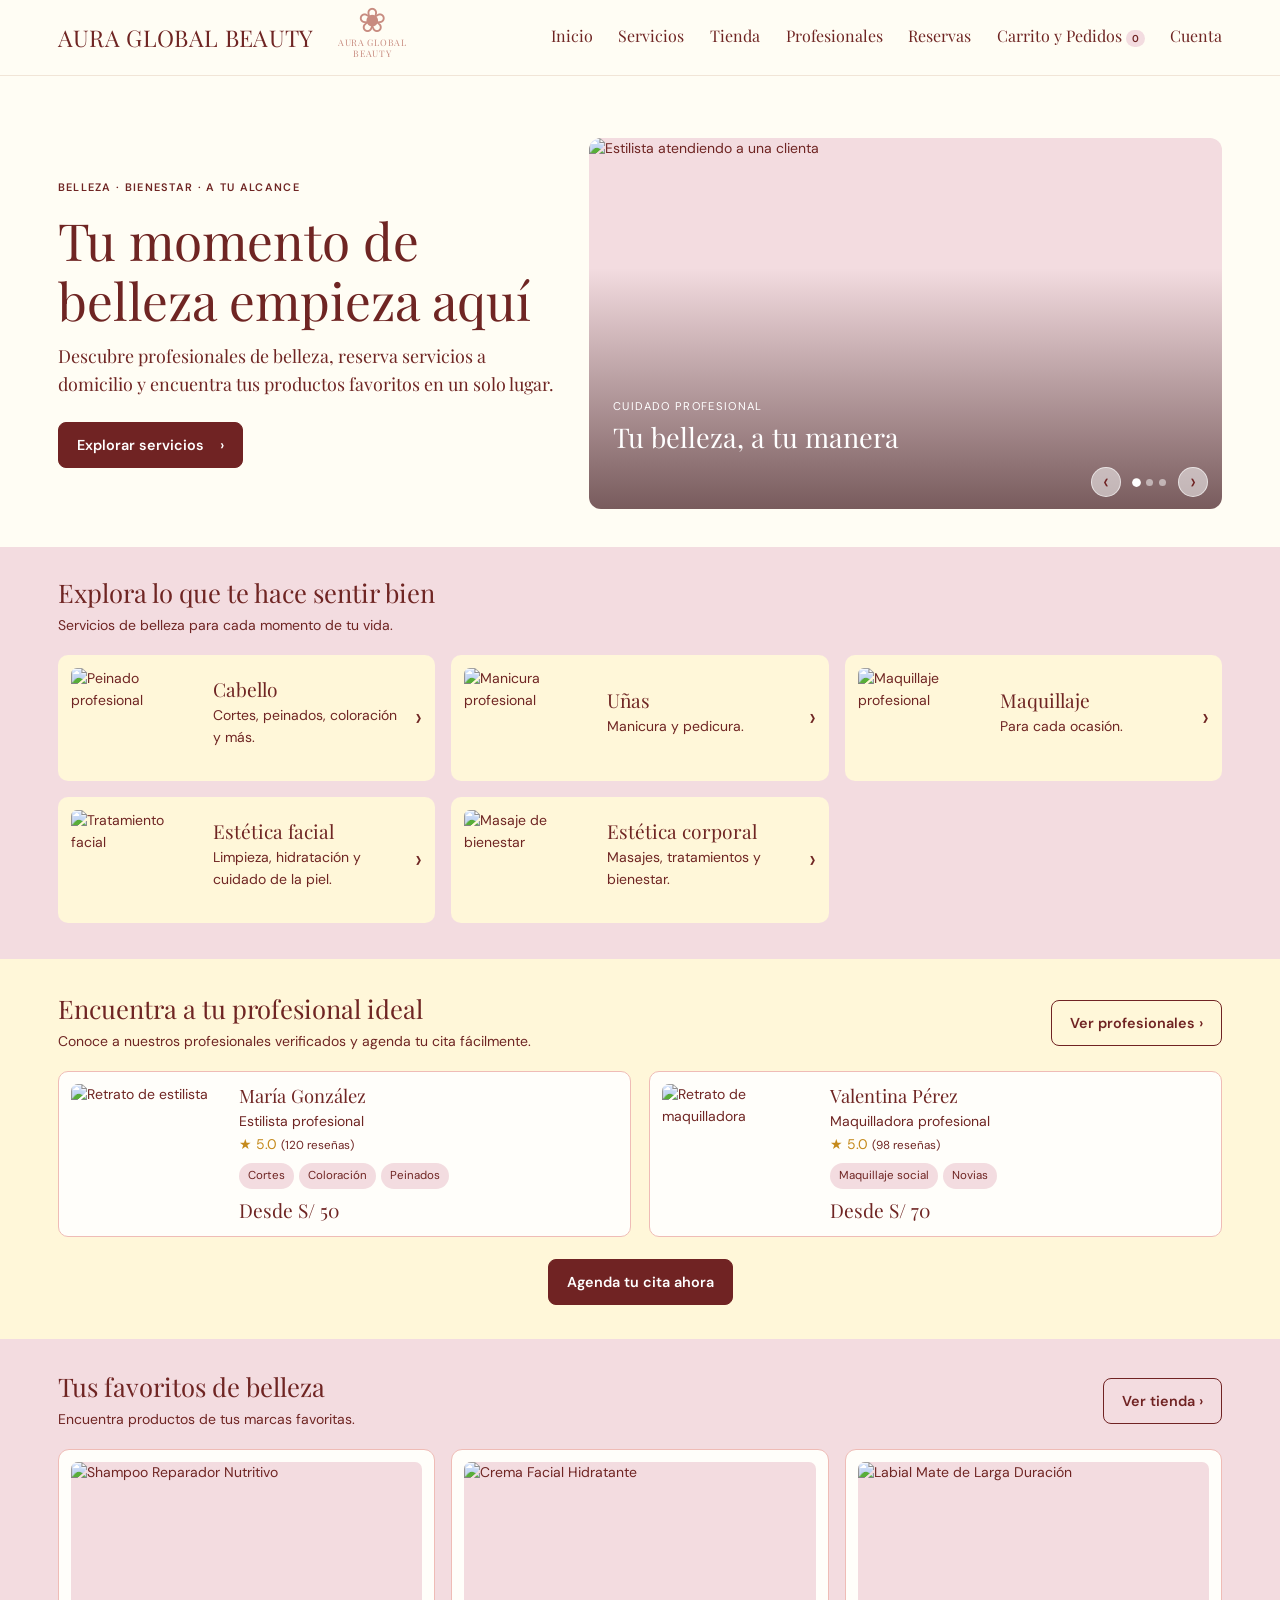
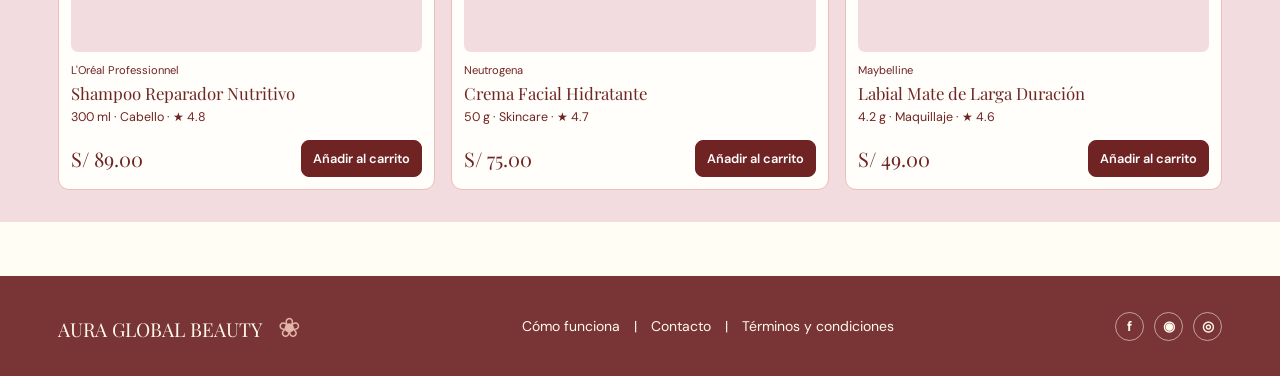
==== index.html @ b89551f7 "Areglo de estilos" ====
<!DOCTYPE html>
<html lang="es">
<head>
  <meta charset="UTF-8">
  <meta name="viewport" content="width=device-width, initial-scale=1.0">
  <meta name="description" content="Aura Global Beauty: servicios de belleza, profesionales, reservas y productos de cuidado personal.">
  <title>Aura Global Beauty</title>
  <link rel="preconnect" href="https://fonts.googleapis.com">
  <link rel="preconnect" href="https://fonts.gstatic.com" crossorigin>
  <link href="https://fonts.googleapis.com/css2?family=DM+Sans:wght@400;500;600;700&family=Playfair+Display:wght@400;500;600&display=swap" rel="stylesheet">
  <link rel="stylesheet" href="css/styles.css">
</head>
<body>
  <header class="site-header">
    <a class="brand" href="#inicio" aria-label="Aura Global Beauty, inicio">
      <span class="brand-name">AURA GLOBAL BEAUTY</span>
      <span class="brand-mark" aria-hidden="true">❀<p class="brand-description">AURA GLOBAL<br>BEAUTY</p></span>
    </a>
    <button class="menu-toggle" id="menuToggle" aria-label="Abrir menú" aria-expanded="false">☰</button>
    <nav class="main-nav" id="mainNav" aria-label="Navegación principal">
      <a href="#inicio">Inicio</a><a href="#servicios">Servicios</a><a href="#tienda">Tienda</a>
      <a href="#profesionales">Profesionales</a><a href="#reservas">Reservas</a>
      <a href="#carrito">Carrito y Pedidos <span class="cart-count" id="cartCount">0</span></a>
      <a href="#cuenta">Cuenta</a>
    </nav>
  </header>

  <main>
    <section class="page-section active" id="inicio" aria-labelledby="homeTitle">
      <div class="hero">
        <div class="hero-copy">
          <p class="eyebrow">BELLEZA · BIENESTAR · A TU ALCANCE</p>
          <h1 id="homeTitle">Tu momento de belleza empieza aquí</h1>
          <p>Descubre profesionales de belleza, reserva servicios a domicilio y encuentra tus productos favoritos en un solo lugar.</p>
          <a class="button button-primary" href="#servicios">Explorar servicios <span aria-hidden="true">›</span></a>
        </div>
        <div class="hero-slider" aria-label="Promociones de belleza">
          <img id="heroImage" src="https://images.unsplash.com/photo-1560066984-138dadb4c035?auto=format&fit=crop&w=1200&q=85" alt="Estilista profesional atendiendo a una clienta">
          <div class="slider-shade"></div>
          <div class="slider-caption"><span id="slideEyebrow">CUIDADO PROFESIONAL</span><strong id="slideTitle">Tu belleza, a tu manera</strong></div>
          <div class="slider-controls">
            <button id="prevSlide" aria-label="Imagen anterior">‹</button><div class="slider-dots" id="sliderDots" aria-label="Elegir imagen"></div><button id="nextSlide" aria-label="Imagen siguiente">›</button>
          </div>
        </div>
      </div>

      <section class="category-section" aria-labelledby="categoriesTitle">
        <div class="section-heading"><div><h2 id="categoriesTitle">Explora lo que te hace sentir bien</h2><p>Servicios de belleza para cada momento de tu vida.</p></div></div>
        <div class="category-grid">
          <a class="category-card" href="#servicios"><img src="https://images.unsplash.com/photo-1734111719430-fe4a3973f8af?auto=format&fit=crop&w=500&q=80" alt="Peinado profesional"><span><strong>Cabello</strong><P>Cortes, peinados, coloración y más.</P></span><b>›</b></a>
          <a class="category-card" href="#servicios"><img src="https://images.unsplash.com/photo-1610992015732-2449b76344bc?auto=format&fit=crop&w=500&q=80" alt="Manicura profesional"><span><strong>Uñas</strong><P>Manicura y pedicura.</P></span><b>›</b></a>
          <a class="category-card" href="#servicios"><img src="https://images.unsplash.com/photo-1487412947147-5cebf100ffc2?auto=format&fit=crop&w=500&q=80" alt="Maquillaje profesional"><span><strong>Maquillaje</strong><P>Para cada ocasión.</P></span><b>›</b></a>
          <a class="category-card" href="#servicios"><img src="https://images.unsplash.com/photo-1570172619644-dfd03ed5d881?auto=format&fit=crop&w=500&q=80" alt="Tratamiento facial"><span><strong>Estética facial</strong><P>Limpieza, hidratación y cuidado de la piel.</P></span><b>›</b></a>
          <a class="category-card" href="#servicios"><img src="https://images.unsplash.com/photo-1540555700478-4be289fbecef?auto=format&fit=crop&w=500&q=80" alt="Masaje de bienestar"><span><strong>Estética corporal</strong><P>Masajes, tratamientos y bienestar.</P></span><b>›</b></a>
        </div>
      </section>

      <section class="home-professionals">
        <div class="section-heading"><div><h2>Encuentra a tu profesional ideal</h2><p>Conoce a nuestros profesionales verificados y agenda tu cita fácilmente.</p></div><a class="button button-outline" href="#profesionales">Ver profesionales ›</a></div>
        <div class="professional-preview">
          <article class="professional-card"><img src="https://images.unsplash.com/photo-1580618672591-eb180b1a973f?auto=format&fit=crop&w=400&q=80" alt="Retrato de estilista"><div><h3>María González</h3><p>Estilista profesional</p><p class="rating">★ 5.0 <small>(120 reseñas)</small></p><p class="chips"><span>Cortes</span><span>Coloración</span><span>Peinados</span></p><strong>Desde S/ 50</strong></div></article>
          <article class="professional-card"><img src="https://images.unsplash.com/photo-1488426862026-3ee34a7d66df?auto=format&fit=crop&w=400&q=80" alt="Retrato de maquilladora"><div><h3>Valentina Pérez</h3><p>Maquilladora profesional</p><p class="rating">★ 5.0 <small>(98 reseñas)</small></p><p class="chips"><span>Maquillaje social</span><span>Novias</span></p><strong>Desde S/ 70</strong></div></article>
        </div>
        <div class="center"><button class="button button-primary" data-open-booking>Agenda tu cita ahora</button></div>
      </section>

      <section class="home-products">
        <div class="section-heading"><div><h2>Tus favoritos de belleza</h2><p>Encuentra productos de tus marcas favoritas.</p></div><a class="button button-outline" href="#tienda">Ver tienda ›</a></div>
        <div class="product-grid product-grid-home" id="homeProductGrid"></div>
      </section>
    </section>

    <section class="page-section" id="servicios" aria-labelledby="servicesTitle">
      <p class="eyebrow">SERVICIOS A DOMICILIO</p><h1 id="servicesTitle">Belleza a tu manera</h1><p class="lead">Encuentra el cuidado que buscas, con profesionales que se adaptan a ti.</p>
      <form class="search-panel" id="serviceSearch"><label>Buscar profesionales<input id="serviceQuery" type="search" placeholder="Servicio o nombre del profesional"></label><label>Ubicación<select><option>Miraflores, Lima</option><option>San Isidro, Lima</option><option>Barranco, Lima</option></select></label><button class="button button-primary">Buscar profesionales</button></form>
      <h2 class="subheading">Categorías de servicios</h2><div class="service-grid" id="serviceGrid"></div>
      <aside class="promo-banner"><div><h2>Más cuidado, por menos</h2><p>Disfruta de promociones seleccionadas para tu próxima cita.</p></div><button class="button button-primary" data-open-booking>Ver promociones →</button></aside>
      <h2 class="subheading">Cómo funciona</h2><div class="steps-grid"><article><span>⌕</span><h3>01 · Encuentra tu servicio</h3><p>Explora categorías y compara precios, reseñas y profesionales cerca de ti.</p></article><article><span>▦</span><h3>02 · Elige tu momento</h3><p>Selecciona profesional, fecha y hora. Revisa el resumen antes de pagar.</p></article><article><span>♡</span><h3>03 · Disfruta tu cuidado</h3><p>Recibe atención en casa y comparte tu experiencia al finalizar.</p></article></div>
    </section>

    <section class="page-section" id="tienda" aria-labelledby="shopTitle">
      <p class="eyebrow">TIENDA AURA</p><h1 id="shopTitle">Tus favoritos de belleza</h1><p class="lead">El cuidado continúa en casa. Encuentra productos de tus marcas favoritas.</p>
      <div class="shop-toolbar"><label>Buscar productos<input id="productSearch" type="search" placeholder="Shampoo, crema, labial..."></label><label>Ordenar por<select id="sortProducts"><option value="recommended">Recomendados</option><option value="low">Precio: menor a mayor</option><option value="high">Precio: mayor a menor</option></select></label></div>
      <div class="shop-layout"><aside class="filter-panel"><h2>Categoría de productos</h2><button class="filter active" data-filter="Todos">Todos los productos</button><button class="filter" data-filter="Cabello">Cuidado del cabello</button><button class="filter" data-filter="Skincare">Skincare</button><button class="filter" data-filter="Maquillaje">Maquillaje</button><hr><h3>Marcas</h3><p>L'Oréal Professionnel</p><p>Neutrogena</p><p>Maybelline</p></aside><div><p id="productResults" class="results-count"></p><div class="product-grid" id="productGrid"></div></div></div>
    </section>

    <section class="page-section" id="profesionales" aria-labelledby="prosTitle">
      <p class="eyebrow">PROFESIONALES AURA</p><h1 id="prosTitle">Encuentra a tu profesional ideal</h1><p class="lead">Explora perfiles, conoce su experiencia y elige con confianza.</p>
      <form class="search-panel" id="professionalSearch"><label>Explorar profesionales<input id="professionalQuery" type="search" placeholder="Nombre o especialidad"></label><label>Filtro por categoría<select id="professionalFilter"><option value="Todas">Todas las categorías</option><option>Estilista</option><option>Maquillaje</option><option>Manicurista</option><option>Estética</option></select></label><label>Ubicación<select><option>Miraflores, Lima</option><option>San Isidro, Lima</option><option>Barranco, Lima</option></select></label></form>
      <div class="professionals-layout"><div id="professionalList" class="professional-list"></div><article class="professional-detail" id="professionalDetail"></article></div>
    </section>

    <section class="page-section" id="reservas" aria-labelledby="bookingPageTitle">
      <p class="eyebrow">RESERVAS · VISTA DE EJEMPLO</p><h1 id="bookingPageTitle">Tu próximo momento de cuidado</h1><p class="lead">Organiza tus citas y prepara una nueva reserva, paso a paso.</p>
      <h2 class="subheading">Mis reservas</h2><div class="reservation-list"><article class="panel"><span class="pill">Próxima · Confirmada</span><h3>Maquillaje social · Valentina Pérez</h3><p>21 oct 2026 · 10:00 · Miraflores</p><button class="button button-outline" data-open-booking>Ver detalle / reservar</button></article><article class="panel"><span class="pill">Finalizada</span><h3>Corte y styling · María González</h3><p>12 oct 2026 · 11:00 · Miraflores</p><button class="button button-outline" data-open-booking>Volver a reservar</button></article></div>
      <h2 class="subheading">Nueva reserva</h2><div class="panel reservation-cta"><p>Selecciona el servicio, la profesional y el horario que mejor se adapten a ti.</p><button class="button button-primary" data-open-booking>Crear una reserva</button></div>
    </section>

    <section class="page-section" id="carrito" aria-labelledby="cartTitle">
      <p class="eyebrow">TU COMPRA · VISTA DE EJEMPLO</p><h1 id="cartTitle">Carrito y Pedidos</h1><p class="lead">Revisa tu compra, completa tus datos y sigue cada entrega en un solo lugar.</p>
      <div class="cart-layout"><div><section class="panel"><div class="section-heading"><h2>Carrito de compras</h2><span class="pill" id="cartPill">0 productos</span></div><div id="cartItems"></div><a href="#tienda" class="button button-outline">Seguir comprando</a></section><section class="panel total-panel"><h2>Resumen de compra</h2><p>Subtotal <strong id="cartSubtotal">S/ 0.00</strong></p><p>Envío a Lima <strong id="shippingCost">S/ 12.00</strong></p><hr><p class="total-line">Total <strong id="cartTotal">S/ 12.00</strong></p><small>Entrega estimada: 2 a 3 días hábiles.</small></section></div>
      <section class="panel checkout-panel"><h2>Checkout</h2><h3>01 · Dirección de envío</h3><label>Recibe<input id="checkoutName" value="Andrea Mendoza · 987 654 321"></label><label>Dirección<input id="checkoutAddress" value="Av. Pardo 620, dpto. 402"></label><small>Miraflores, Lima · Referencia: portería principal</small><hr><h3>02 · Método de pago</h3><label>Tarjeta seleccionada<select><option>Visa •••• 4242</option><option>Mastercard •••• 1234</option></select></label><p>○ Yape / Plin　○ Añadir tarjeta</p><hr><h3>03 · Confirmación</h3><p id="checkoutSummary">Tu pedido aparecerá aquí.</p><label class="checkbox"><input type="checkbox" id="acceptTerms"> Acepto los términos y condiciones de compra.</label><button class="button button-primary" id="checkoutButton">Confirmar pedido</button><p id="checkoutMessage" class="form-message" role="status"></p></section></div>
      <h2 class="subheading">Mis pedidos</h2><div class="order-grid"><article class="panel"><h3>Seguimiento</h3><span class="pill">En camino</span><p>Pedido AUR-1048 · Shampoo Reparador Nutritivo</p><div class="progress"><span>✓ Confirmado</span><span>✓ Preparado</span><span>● En camino</span></div><button class="button button-outline" id="trackingButton">Ver seguimiento</button><p id="trackingMessage" class="form-message"></p></article><article class="panel"><h3>Historial</h3><span class="pill">Entregado</span><p>Pedido AUR-1021 · 06 oct 2026</p><button class="button button-outline">Ver detalle / comprobante</button></article><article class="panel"><h3>Devoluciones</h3><p>¿Necesitas devolver un producto de tu pedido?</p><button class="button button-outline" id="returnButton">Solicitar devolución</button><p id="returnMessage" class="form-message"></p></article></div>
    </section>

    <section class="page-section" id="cuenta" aria-labelledby="accountTitle">
      <p class="eyebrow">MI CUENTA · VISTA DE EJEMPLO</p><h1 id="accountTitle">Hola, <span id="greetingName">Andrea</span></h1><p class="lead">Tu perfil, tus favoritos y tus preferencias, siempre a mano.</p>
      <div class="account-layout"><div><section class="panel"><h2>Mi perfil</h2><p>Actualiza tus datos personales para facilitar tus reservas y compras.</p><form id="profileForm" class="form-grid"><label>Nombre<input id="accountName" value="Andrea" required></label><label>Apellidos<input value="Mendoza" required></label><label>Correo electrónico<input id="accountEmail" type="email" value="andrea@ejemplo.com" required></label><label>Teléfono<input value="987 654 321"></label><button class="button button-primary">Guardar cambios</button><p id="profileMessage" class="form-message"></p></form></section><section class="panel"><div class="section-heading"><h2>Direcciones</h2><button class="button button-outline" id="addAddress">Añadir dirección</button></div><p class="address-box"><strong>Casa · Predeterminada</strong><br>Av. Pardo 620, dpto. 402<br>Miraflores, Lima</p><div id="extraAddress"></div></section><section class="panel"><h2>Configuración</h2><label class="toggle-row">Recordatorios de reservas <input type="checkbox" checked></label><label class="toggle-row">Promociones por correo <input type="checkbox"></label><button class="button button-outline" id="changePassword">Cambiar contraseña</button><p id="settingsMessage" class="form-message"></p></section></div>
      <aside><section class="panel favorite-panel"><h2>Favoritos</h2><h3>Profesionales</h3><p>♡ María González · Estilista</p><p>♡ Valentina Pérez · Maquilladora</p><hr><h3>Productos</h3><p>Shampoo Reparador Nutritivo · S/ 89.00</p><p>Crema Facial Hidratante · S/ 75.00</p><button class="button button-outline" id="showRegister">Registrarse / iniciar sesión</button></section><section class="panel"><h2>Tu sesión</h2><p id="sessionStatus">Estás viendo una cuenta de demostración.</p><button class="button button-outline" id="logoutButton">Cerrar sesión</button></section></aside></div>
    </section>
  </main>

  <footer class="site-footer"><a class="footer-brand" href="#inicio">AURA GLOBAL BEAUTY <span>❀</span></a><p><a href="#servicios">Cómo funciona</a>　|　<a href="#cuenta">Contacto</a>　|　<a href="#cuenta">Términos y condiciones</a></p><div class="social-links"><a href="#cuenta" aria-label="Facebook">f</a><a href="#cuenta" aria-label="WhatsApp">◉</a><a href="#cuenta" aria-label="Instagram">◎</a></div></footer>

  <dialog class="modal" id="bookingModal" aria-labelledby="bookingTitle">
    <form method="dialog" class="modal-close-form"><button class="icon-button" aria-label="Cerrar formulario">×</button></form>
    <div class="modal-heading"><p class="eyebrow">AURA GLOBAL BEAUTY · RESERVAS</p><h2 id="bookingTitle">Reserva tu momento de cuidado</h2><p>Elige tu servicio y recibe atención profesional.</p></div>
    <form id="bookingForm" class="booking-form">
      <div class="booking-fields"><fieldset><legend>01 · Servicio y profesional</legend><label>Servicio<select id="bookingService" required><option value="Corte y styling|50|60">Corte y styling · S/ 50</option><option value="Coloración completa|150|90">Coloración completa · S/ 150</option><option value="Manicura y pedicura|35|45">Manicura y pedicura · S/ 35</option><option value="Maquillaje social|70|60">Maquillaje social · S/ 70</option><option value="Limpieza facial|90|60">Limpieza facial · S/ 90</option><option value="Masaje de bienestar|100|60">Masaje de bienestar · S/ 100</option></select></label><label>Profesional<select id="bookingProfessional"><option>María González</option><option>Valentina Pérez</option><option>Shirley Fernández</option><option>Victoria Núñez</option></select></label><label>Fecha<input id="bookingDate" type="date" required></label><label>Hora<select id="bookingTime"><option>09:00</option><option>11:00</option><option>14:30</option><option>16:00</option></select></label></fieldset>
      <fieldset><legend>02 · Tus datos de contacto</legend><label>Nombre y apellidos<input id="bookingName" placeholder="Tu nombre completo" required></label><label>Celular / WhatsApp<input id="bookingPhone" type="tel" placeholder="+51 987 654 321" required></label><label>Correo electrónico<input id="bookingEmail" type="email" placeholder="tu@email.com" required></label><label>Dirección de atención<input id="bookingAddress" placeholder="Calle, número, distrito" required></label><label class="checkbox"><input type="checkbox" required> Acepto las condiciones de reserva.</label></fieldset></div>
      <aside class="booking-summary"><h3>Resumen de tu reserva</h3><p id="bookingSummaryService">Corte y styling</p><p id="bookingSummaryDetails">María González · 60 minutos</p><div class="summary-price">Total <strong id="bookingPrice">S/ 50.00</strong></div><button class="button button-primary" type="submit">Confirmar reserva</button><p id="bookingMessage" class="form-message" role="status"></p><small>La reserva queda registrada como demostración; no se realiza ningún cobro real.</small></aside>
    </form>
  </dialog>

  <dialog class="modal auth-modal" id="authModal" aria-labelledby="authTitle">
    <form method="dialog" class="modal-close-form"><button class="icon-button" aria-label="Cerrar">×</button></form>
    <div class="modal-heading"><p class="eyebrow">TU ESPACIO AURA</p><h2 id="authTitle">Bienvenida a Aura</h2><p>Inicia sesión o crea tu cuenta para guardar favoritos y gestionar tus reservas.</p></div>
    <div class="auth-tabs"><button class="auth-tab active" data-auth-tab="login">Iniciar sesión</button><button class="auth-tab" data-auth-tab="register">Registrarse</button></div>
    <form id="authForm" class="auth-form"><label>Nombre completo <input id="authName" placeholder="Tu nombre" autocomplete="name"></label><label>Correo electrónico <input id="authEmail" type="email" placeholder="tu@email.com" required autocomplete="email"></label><label>Contraseña <input id="authPassword" type="password" placeholder="Mínimo 6 caracteres" required minlength="6" autocomplete="current-password"></label><label id="confirmPasswordWrap" hidden>Confirmar contraseña <input id="confirmPassword" type="password" minlength="6" autocomplete="new-password"></label><button class="button button-primary" id="authSubmit">Iniciar sesión</button><p id="authMessage" class="form-message" role="status"></p><small>Demostración de interfaz: no se envían datos a un servidor.</small></form>
  </dialog>
  <div class="toast" id="toast" role="status" aria-live="polite"></div>
  <script src="js/app.js"></script>
</body>
</html>
---- css/styles.css ----
/* Aura Global Beauty — estilos base */
:root {
  --cream:#fffdf4;
  --pale:#fff7d9;
  --pink:#f3dce0;
  --pink-deep:#e9b8b7;
  --wine:#702323;
  --wine-dark:#88191d;
  --text:#6f2523;
  --line:#efbcb6;
  --white:#fffefa;
  --shadow:0 12px 34px rgba(92,30,30,.08);
  --serif:"Playfair Display",Georgia,serif;
  --sans:"DM Sans",Arial,sans-serif
}

* {
  box-sizing:border-box
}

html {
  scroll-behavior:smooth;
  scroll-padding-top:90px
}

body {
  margin:0;
  background:var(--cream);
  color:var(--text);
  font-family:var(--sans);
  font-size:14px;
  line-height:1.55
}

h1,h2,h3,p {
  margin-top:0
}

h1,h2,h3,.brand-name,.footer-brand {
  font-family:var(--serif);
  font-weight:400;
  line-height:1.18
}

h1 {
  font-size:clamp(2.2rem,4vw,3.25rem);
  margin-bottom:12px
}

h2 {
  font-size:clamp(1.4rem,2vw,2rem);
  margin-bottom:8px
}

h3 {
  font-size:1.15rem;
  margin-bottom:8px
}

p {
  margin-bottom:12px
}

a {
  color:inherit;
  text-decoration:none
}

button,input,select {
  font:inherit
}

button,a,input,select {
  outline-color:var(--wine)
}

button {
  cursor:pointer
}

.site-header {
  height:76px;
  padding:0 clamp(20px,4.5vw,70px);
  display:flex;
  align-items:center;
  justify-content:space-between;
  gap:24px;
  background:var(--cream);
  border-bottom:1px solid #f1e5d7;
  position:sticky;
  top:0;
  z-index:20
}

.brand {
  display:flex;
  align-items:center;
  gap:24px;
  white-space:nowrap
}

.brand-name {
  font-size:clamp(1.1rem,1.8vw,1.55rem);
  letter-spacing:.015em
}

.brand-mark {
  font-family:var(--serif);
  font-size:34px;
  line-height:.8;
  color:#c88c80;
  text-align:center
}
.brand-description {
  font-size:9px;
  letter-spacing:.08em;
  line-height:1.2;
  margin-top:5px
}

.brand-mark small {
  display:block;
  font-family:var(--sans);
  font-size:6px;
  letter-spacing:.08em;
  line-height:1.2;
  margin-top:5px
}

.main-nav {
  display:flex;
  align-items:center;
  gap:clamp(12px,2vw,28px);
  font-family:var(--serif);
  font-size:1rem
}

.main-nav a {
  white-space:nowrap;
  padding:9px 0;
  border-bottom:2px solid transparent
}

.main-nav a:hover,.main-nav a:focus-visible {
  border-color:var(--wine)
}

.cart-count {
  font:600 10px var(--sans);
  background:var(--pink);
  padding:2px 6px;
  border-radius:20px
}

.menu-toggle {
  display:none;
  background:none;
  border:1px solid var(--line);
  border-radius:8px;
  padding:8px 12px;
  color:var(--wine)
}

main {
  min-height:65vh
}

.page-section {
  display:none;
  max-width:1500px;
  margin:auto;
  padding:38px clamp(20px,4.5vw,70px) 54px;
  animation:appear .22s ease
}

.page-section.active {
  display:block
}

@keyframes appear {
  from {
    opacity:.5;
    transform:translateY(4px)
  }

  to {
    opacity:1;
    transform:none
  }

}

.eyebrow {
  font-size:.68rem;
  letter-spacing:.12em;
  font-weight:600;
  margin-bottom:14px
}

.lead {
  font-size:1rem;
  margin-bottom:26px
}

.hero {
  display:grid;
  grid-template-columns:.88fr 1.12fr;
  gap:34px;
  align-items:center;
  padding:24px 0 38px
}

.hero-copy {
  padding:14px 0
}

.hero-copy h1 {
  max-width:550px
}

.hero-copy>p:not(.eyebrow) {
  font-family:var(--serif);
  font-size:1.12rem;
  max-width:560px
}

.button {
  border:1px solid var(--wine);
  border-radius:8px;
  display:inline-flex;
  align-items:center;
  justify-content:center;
  gap:16px;
  padding:11px 18px;
  min-height:42px;
  font-weight:600;
  font-size:.9rem;
  transition:transform .15s,background .15s,color .15s
}

.button:hover {
  transform:translateY(-1px)
}

.button-primary {
  background:var(--wine);
  color:white
}

.button-primary:hover {
  background:var(--wine-dark)
}

.button-outline {
  background:transparent;
  color:var(--wine)
}

.button-outline:hover {
  background:var(--pink)
}

.hero-copy .button {
  margin-top:12px
}

.hero-slider {
  position:relative;
  height:clamp(250px,29vw,390px);
  border-radius:12px;
  overflow:hidden;
  background:var(--pink)
}

.hero-slider>img {
  width:100%;
  height:100%;
  object-fit:cover;
  display:block
}

.slider-shade {
  position:absolute;
  inset:35% 0 0;
  background:linear-gradient(transparent,rgba(45,12,12,.62))
}

.slider-caption {
  position:absolute;
  left:24px;
  bottom:54px;
  color:white;
  display:grid;
  gap:4px
}

.slider-caption span {
  font-size:.7rem;
  letter-spacing:.12em
}

.slider-caption strong {
  font:1.7rem var(--serif)
}

.slider-controls {
  position:absolute;
  bottom:12px;
  right:14px;
  display:flex;
  align-items:center;
  gap:12px
}

.slider-controls>button {
  width:30px;
  height:30px;
  border:1px solid #ffffff99;
  background:#fff8;
  color:var(--wine);
  border-radius:50%;
  font-size:22px;
  line-height:1
}

.slider-dots {
  display:flex;
  gap:6px
}

.slider-dots button {
  width:7px;
  height:7px;
  border:0;
  border-radius:50%;
  padding:0;
  background:#ffffff80
}

.slider-dots button.active {
  background:white;
  transform:scale(1.25)
}

.category-section {
  background:var(--pink);
  margin:0 calc(-1 * clamp(20px,4.5vw,70px));
  padding:30px clamp(20px,4.5vw,70px) 36px
}

.section-heading {
  display:flex;
  align-items:center;
  justify-content:space-between;
  gap:20px;
  margin-bottom:18px
}

.section-heading p {
  margin-bottom:0
}

.category-grid {
  display:grid;
  grid-template-columns:repeat(3,minmax(0,1fr));
  gap:16px
}

.category-card {
  display:grid;
  grid-template-columns:36% 1fr auto;
  align-items:center;
  gap:16px;
  padding:12px;
  background:var(--pale);
  border-radius:10px;
  min-height:125px;
  border:1px solid transparent
}

.category-card:hover {
  border-color:var(--line);
  transform:translateY(-2px)
}

.category-card img {
  width:100%;
  height:100px;
  object-fit:cover;
  border-radius:6px
}

.category-card strong {
  display:block;
  font:1.2rem var(--serif);
  margin-bottom:3px
}

.category-card small {
  display:block;
  line-height:1.35
}

.category-card>b {
  font-size:1.6rem;
  font-weight:400
}

.home-professionals,.home-products {
  padding:32px 0
}

.home-professionals {
  background:var(--pale);
  margin:0 calc(-1 * clamp(20px,4.5vw,70px));
  padding:34px clamp(20px,4.5vw,70px)
}

.professional-preview {
  display:grid;
  grid-template-columns:repeat(2,minmax(0,1fr));
  gap:18px
}

.professional-card {
  border:1px solid var(--line);
  background:var(--white);
  border-radius:10px;
  padding:12px;
  display:flex;
  gap:18px;
  align-items:center
}

.professional-card>img {
  width:150px;
  height:140px;
  object-fit:cover;
  border-radius:7px
}

.professional-card h3 {
  margin:0 0 4px
}

.professional-card p {
  margin:2px 0
}

.professional-card>div>strong {
  display:block;
  font:1.2rem var(--serif);
  margin-top:8px
}

.rating {
  color:#c58a1c
}

.rating small {
  color:var(--text)
}

.chips {
  display:flex;
  flex-wrap:wrap;
  gap:5px;
  margin:7px 0!important
}

.chips span,.pill {
  background:var(--pink);
  border-radius:30px;
  padding:4px 9px;
  font-size:.72rem
}

.center {
  text-align:center;
  margin-top:22px
}

.home-products {
  background:var(--pink);
  margin:0 calc(-1 * clamp(20px,4.5vw,70px));
  padding:32px clamp(20px,4.5vw,70px)
}

.product-grid {
  display:grid;
  grid-template-columns:repeat(3,minmax(0,1fr));
  gap:16px
}

.product-card {
  border:1px solid var(--line);
  background:var(--white);
  border-radius:11px;
  padding:12px;
  min-width:0
}

.product-card>img {
  width:100%;
  height:190px;
  object-fit:cover;
  border-radius:7px;
  background:var(--pink);
  display:block
}

.product-brand {
  font-size:.7rem;
  margin:10px 0 4px
}

.product-card h3 {
  font-size:1.05rem;
  margin-bottom:5px
}

.product-meta {
  font-size:.78rem;
  margin-bottom:12px
}

.product-bottom {
  display:flex;
  align-items:center;
  justify-content:space-between;
  gap:8px
}

.product-price {
  font:1.25rem var(--serif);
  white-space:nowrap
}

.product-bottom .button {
  padding:8px 11px;
  min-height:36px;
  font-size:.8rem
}

.site-footer {
  background:#793536;
  color:#fff8ed;
  display:flex;
  align-items:center;
  justify-content:space-between;
  gap:24px;
  padding:24px clamp(20px,4.5vw,70px);
  min-height:100px
}

.footer-brand {
  font-size:1.2rem;
  white-space:nowrap
}

.footer-brand span {
  font-size:1.7rem;
  color:#e5b5a9;
  margin-left:12px
}

.site-footer p {
  margin:0;
  text-align:center
}

.site-footer p a:hover {
  text-decoration:underline
}

.social-links {
  display:flex;
  gap:10px
}

.social-links a {
  display:grid;
  place-items:center;
  width:29px;
  height:29px;
  border-radius:50%;
  border:1px solid #fff8;
  font-weight:700
}

.search-panel {
  display:grid;
  grid-template-columns:1fr 1fr auto;
  align-items:end;
  gap:16px;
  background:var(--pale);
  padding:20px;
  border-radius:12px;
  margin:24px 0 30px
}

.search-panel label,.shop-toolbar label,.booking-form label,.checkout-panel label,.form-grid label,.auth-form label {
  display:grid;
  gap:7px;
  font-weight:600;
  font-size:.82rem
}

.search-panel input,.search-panel select,.shop-toolbar input,.shop-toolbar select,.booking-form input,.booking-form select,.checkout-panel input,.checkout-panel select,.form-grid input,.auth-form input {
  width:100%;
  min-width:0;
  background:var(--white);
  border:1px solid var(--line);
  border-radius:7px;
  padding:12px;
  color:var(--text);
  font-weight:400
}

.subheading {
  margin:30px 0 16px
}

.service-grid {
  display:grid;
  grid-template-columns:repeat(5,minmax(0,1fr));
  gap:14px
}

.service-card {
  border:1px solid var(--line);
  border-radius:12px;
  padding:12px;
  background:var(--white)
}

.service-card img {
  width:100%;
  aspect-ratio:1.25;
  object-fit:cover;
  border-radius:8px
}

.service-card h3 {
  font-size:1.2rem;
  margin:10px 0 5px
}

.service-card p {
  font-size:.86rem;
  margin-bottom:8px
}

.service-card .price {
  font:1.15rem var(--serif)
}

.service-card .button {
  margin-top:10px;
  width:100%;
  padding:8px;
  font-size:.78rem
}

.promo-banner {
  margin:28px 0;
  padding:24px;
  background:var(--pink);
  border-radius:12px;
  display:flex;
  align-items:center;
  justify-content:space-between;
  gap:20px
}

.promo-banner h2 {
  margin-bottom:4px
}

.promo-banner p {
  margin:0
}

.steps-grid {
  display:grid;
  grid-template-columns:repeat(3,1fr);
  gap:24px
}

.steps-grid article>span {
  font-size:1.7rem
}

.steps-grid h3 {
  margin-top:10px
}

.shop-toolbar {
  display:grid;
  grid-template-columns:1fr 1fr;
  gap:18px;
  margin:25px 0
}

.shop-layout {
  display:grid;
  grid-template-columns:220px 1fr;
  gap:24px
}

.filter-panel,.panel {
  border:1px solid var(--line);
  border-radius:12px;
  background:var(--white);
  padding:20px
}

.filter-panel h2 {
  font-size:1.3rem
}

.filter-panel h3 {
  margin-bottom:8px
}

.filter-panel p {
  margin:8px 0
}

.filter-panel hr,.panel hr,.booking-summary hr {
  border:0;
  border-top:1px solid var(--line);
  margin:16px 0
}

.filter {
  width:100%;
  text-align:left;
  border:0;
  background:transparent;
  padding:10px;
  border-radius:7px;
  color:var(--text);
  margin:2px 0
}

.filter.active,.filter:hover {
  background:var(--pink);
  font-weight:600
}

.results-count {
  font-size:.8rem
}

.shop-layout .product-grid {
  grid-template-columns:repeat(3,minmax(0,1fr))
}

.professionals-layout {
  display:grid;
  grid-template-columns:.8fr 1.2fr;
  gap:24px;
  align-items:start
}

.professional-list {
  display:grid;
  gap:14px
}

.professional-list .professional-card {
  align-items:flex-start
}

.professional-list .professional-card>img {
  width:110px;
  height:115px
}

.professional-list .professional-card .button {
  margin-top:8px
}

.professional-detail {
  border:1px solid var(--line);
  border-radius:12px;
  padding:20px;
  background:var(--white)
}

.professional-detail .detail-header {
  display:flex;
  gap:18px;
  align-items:center
}

.professional-detail .detail-header img {
  width:120px;
  height:120px;
  object-fit:cover;
  border-radius:9px
}

.professional-detail .price-row {
  display:flex;
  justify-content:space-between;
  gap:10px;
  background:var(--pale);
  padding:12px;
  border-radius:7px;
  margin:8px 0
}

.professional-detail .button {
  margin-top:14px
}

.reservation-list {
  display:grid;
  grid-template-columns:repeat(2,1fr);
  gap:18px
}

.reservation-list .panel h3 {
  margin-top:14px
}

.reservation-cta {
  display:flex;
  align-items:center;
  justify-content:space-between;
  gap:20px
}

.cart-layout {
  display:grid;
  grid-template-columns:1.2fr .85fr;
  gap:24px;
  align-items:start
}

.cart-layout>div {
  display:grid;
  gap:16px
}

.cart-layout .panel {
  padding:20px
}

.cart-item {
  display:grid;
  grid-template-columns:82px 1fr auto;
  gap:14px;
  align-items:center;
  padding:14px 0;
  border-bottom:1px solid #f3dfd7
}

.cart-item img {
  width:82px;
  height:82px;
  object-fit:cover;
  border-radius:7px
}

.cart-item h3 {
  font-size:1.05rem;
  margin:4px 0
}

.cart-item p {
  font-size:.78rem;
  margin:0
}

.cart-item .item-price {
  font:1.1rem var(--serif);
  white-space:nowrap
}

.quantity-controls {
  display:flex;
  align-items:center;
  gap:10px;
  margin-top:8px
}

.quantity-controls button,.remove-item {
  border:1px solid var(--line);
  background:transparent;
  border-radius:5px;
  color:var(--wine);
  padding:3px 8px
}

.remove-item {
  align-self:start
}

.total-panel {
  background:var(--pink)
}

.total-panel>p {
  display:flex;
  justify-content:space-between
}

.total-line {
  font:1.4rem var(--serif)
}

.total-line strong {
  font-weight:400
}

.checkout-panel h3 {
  margin-top:18px
}

.checkout-panel label {
  margin:12px 0
}

.checkout-panel small {
  display:block
}

.checkout-panel .button {
  width:100%;
  margin-top:10px
}

.checkbox {
  display:flex!important;
  grid-template-columns:auto 1fr!important;
  align-items:center;
  gap:8px!important;
  font-weight:400!important
}

.checkbox input {
  width:auto!important
}

.order-grid {
  display:grid;
  grid-template-columns:repeat(3,1fr);
  gap:16px
}

.order-grid .panel h3 {
  margin-bottom:12px
}

.progress {
  display:flex;
  gap:5px;
  flex-wrap:wrap;
  margin:12px 0
}

.progress span {
  background:var(--pale);
  border-radius:6px;
  padding:6px;
  font-size:.72rem
}

.account-layout {
  display:grid;
  grid-template-columns:1.2fr .85fr;
  gap:24px;
  align-items:start
}

.account-layout>div,.account-layout>aside {
  display:grid;
  gap:16px
}

.form-grid {
  display:grid;
  grid-template-columns:1fr 1fr;
  gap:14px
}

.form-grid button {
  justify-self:start
}

.address-box {
  background:var(--pale);
  padding:16px;
  border-radius:8px;
  line-height:1.9
}

.favorite-panel {
  background:var(--pink)
}

.toggle-row {
  display:flex;
  justify-content:space-between;
  align-items:center;
  padding:12px 0;
  border-bottom:1px solid var(--line)
}

.toggle-row input {
  accent-color:var(--wine)
}

.form-message {
  font-size:.85rem;
  color:#376c43;
  margin:8px 0
}

.modal {
  border:1px solid var(--line);
  border-radius:16px;
  padding:0;
  width:min(1000px,calc(100% - 28px));
  max-height:92vh;
  background:var(--cream);
  color:var(--text);
  box-shadow:0 24px 100px #23090966;
  overflow:auto
}

.modal::backdrop {
  background:#321414a8;
  backdrop-filter:blur(4px)
}

.modal-close-form {
  position:sticky;
  top:10px;
  float:right;
  z-index:2;
  margin:10px 12px -50px 0
}

.icon-button {
  width:36px;
  height:36px;
  border:1px solid var(--line);
  border-radius:50%;
  background:var(--cream);
  font-size:1.5rem;
  color:var(--wine)
}

.modal-heading {
  padding:28px 32px 20px;
  border-bottom:1px solid var(--line)
}

.modal-heading h2 {
  font-size:clamp(1.7rem,3vw,2.3rem)
}

.modal-heading p:last-child {
  margin:0
}

.booking-form {
  display:grid;
  grid-template-columns:1.3fr .7fr;
  gap:24px;
  padding:24px 32px 30px
}

.booking-fields {
  display:grid;
  gap:18px
}

.booking-form fieldset {
  border:0;
  border-bottom:1px solid var(--line);
  padding:0 0 18px;
  margin:0;
  display:grid;
  grid-template-columns:1fr 1fr;
  gap:14px
}

.booking-form legend {
  font:1.3rem var(--serif);
  margin-bottom:14px
}

.booking-form fieldset label:first-of-type {
  grid-column:1/-1
}

.booking-form .checkbox {
  grid-column:1/-1
}

.booking-summary {
  background:var(--pink);
  padding:20px;
  border-radius:10px;
  align-self:start
}

.booking-summary h3 {
  font-size:1.45rem
}

.booking-summary .summary-price {
  border-top:1px solid var(--line);
  padding-top:16px;
  margin-top:16px;
  display:flex;
  justify-content:space-between;
  font:1.3rem var(--serif)
}

.booking-summary .summary-price strong {
  font-weight:400
}

.booking-summary .button {
  width:100%;
  margin:18px 0 10px
}

.booking-summary small {
  font-size:.75rem
}

.auth-modal {
  max-width:520px
}

.auth-tabs {
  display:flex;
  gap:8px;
  padding:20px 28px 0
}

.auth-tab {
  flex:1;
  padding:10px;
  border:1px solid var(--line);
  background:transparent;
  border-radius:7px;
  color:var(--wine)
}

.auth-tab.active {
  background:var(--pink);
  font-weight:700
}

.auth-form {
  padding:20px 28px 28px;
  display:grid;
  gap:14px
}

.auth-form [hidden] {
  display:none
}

.auth-form .button {
  width:100%
}

.auth-form small {
  font-weight:400
}

.toast {
  position:fixed;
  bottom:20px;
  left:50%;
  transform:translate(-50%,20px);
  background:var(--wine);
  color:white;
  padding:12px 18px;
  border-radius:9px;
  box-shadow:var(--shadow);
  opacity:0;
  pointer-events:none;
  transition:.2s;
  z-index:50;
  max-width:90vw;
  text-align:center
}

.toast.show {
  opacity:1;
  transform:translate(-50%,0)
}

@media(max-width:1100px) {
  .main-nav {
    gap:12px;
    font-size:.9rem
  }

  .brand {
    gap:10px
  }

  .brand-mark {
    display:none
  }

  .category-grid {
    grid-template-columns:repeat(2,minmax(0,1fr))
  }

  .service-grid {
    grid-template-columns:repeat(3,minmax(0,1fr))
  }

  .shop-layout .product-grid {
    grid-template-columns:repeat(2,minmax(0,1fr))
  }

  .site-footer {
    flex-wrap:wrap
  }

  .site-footer p {
    order:3;
    flex-basis:100%
  }

}

@media(max-width:760px) {
  .site-header {
    height:66px;
    padding:0 18px
  }

  .menu-toggle {
    display:block
  }

  .main-nav {
    display:none;
    position:absolute;
    top:65px;
    left:0;
    right:0;
    background:var(--cream);
    padding:12px 20px 20px;
    box-shadow:var(--shadow);
    border-bottom:1px solid var(--line);
    flex-direction:column;
    align-items:stretch;
    gap:2px
  }

  .main-nav.open {
    display:flex
  }

  .main-nav a {
    padding:10px;
    border-bottom:1px solid #f2dfd6
  }

  .page-section {
    padding:25px 18px 36px
  }

  .hero {
    grid-template-columns:1fr;
    gap:22px;
    padding-top:4px
  }

  .hero-slider {
    height:260px;
    order:2
  }

  .hero-copy {
    padding:10px 0 0
  }

  .hero-copy h1 {
    max-width:600px
  }

  .category-section,.home-professionals,.home-products {
    margin-left:-18px;
    margin-right:-18px;
    padding-left:18px;
    padding-right:18px
  }

  .section-heading {
    align-items:flex-start;
    flex-direction:column
  }

  .section-heading>.button {
    align-self:flex-start
  }

  .category-grid {
    grid-template-columns:1fr
  }

  .category-card {
    min-height:105px;
    grid-template-columns:100px 1fr auto
  }

  .category-card img {
    height:80px
  }

  .professional-preview {
    grid-template-columns:1fr
  }

  .professional-card>img {
    width:112px;
    height:120px
  }

  .product-grid,.shop-layout .product-grid {
    grid-template-columns:repeat(2,minmax(0,1fr));
    gap:10px
  }

  .product-card {
    padding:8px
  }

  .product-card>img {
    height:auto;
    aspect-ratio:1.15
  }

  .product-bottom {
    align-items:flex-start;
    flex-direction:column
  }

  .product-bottom .button {
    width:100%
  }

  .site-footer {
    padding:24px 18px;
    justify-content:center;
    text-align:center
  }

  .footer-brand {
    width:100%
  }

  .site-footer p {
    line-height:2
  }

  .search-panel {
    grid-template-columns:1fr;
    padding:16px
  }

  .service-grid {
    grid-template-columns:repeat(2,minmax(0,1fr))
  }

  .service-card {
    padding:8px
  }

  .promo-banner {
    align-items:flex-start;
    flex-direction:column
  }

  .steps-grid {
    grid-template-columns:1fr;
    gap:16px
  }

  .shop-toolbar {
    grid-template-columns:1fr
  }

  .shop-layout {
    grid-template-columns:1fr
  }

  .filter-panel {
    display:flex;
    flex-wrap:wrap;
    gap:6px;
    align-items:center
  }

  .filter-panel h2,.filter-panel h3,.filter-panel hr,.filter-panel p {
    display:none
  }

  .filter {
    width:auto;
    border:1px solid var(--line)
  }

  .professionals-layout,.cart-layout,.account-layout {
    grid-template-columns:1fr
  }

  .professional-detail {
    order:-1
  }

  .reservation-list,.order-grid {
    grid-template-columns:1fr
  }

  .reservation-cta {
    align-items:flex-start;
    flex-direction:column
  }

  .form-grid {
    grid-template-columns:1fr
  }

  .booking-form {
    grid-template-columns:1fr;
    padding:18px
  }

  .modal-heading {
    padding:25px 20px 18px
  }

  .booking-form fieldset {
    grid-template-columns:1fr
  }

  .booking-form fieldset label:first-of-type,.booking-form .checkbox {
    grid-column:auto
  }

  .booking-summary {
    order:-1
  }

  .modal-close-form {
    margin-right:8px
  }

  .cart-item {
    grid-template-columns:65px 1fr auto;
    gap:9px
  }

  .cart-item img {
    width:65px;
    height:65px
  }

  .cart-item .item-price {
    font-size:1rem
  }

}

@media(max-width:420px) {
  .brand-name {
    font-size:1rem
  }

  .service-grid {
    grid-template-columns:1fr 1fr
  }

  .service-card .button {
    font-size:.7rem
  }

  .product-grid,.shop-layout .product-grid {
    grid-template-columns:1fr 1fr
  }

  .product-card h3 {
    font-size:.92rem
  }

  .professional-card {
    gap:10px;
    padding:9px
  }

  .professional-card>img {
    width:90px;
    height:100px
  }

  .professional-card .chips {
    display:none
  }

  .category-card {
    grid-template-columns:82px 1fr auto;
    padding:9px
  }

  .category-card img {
    height:70px
  }

  .category-card strong {
    font-size:1.05rem
  }

}
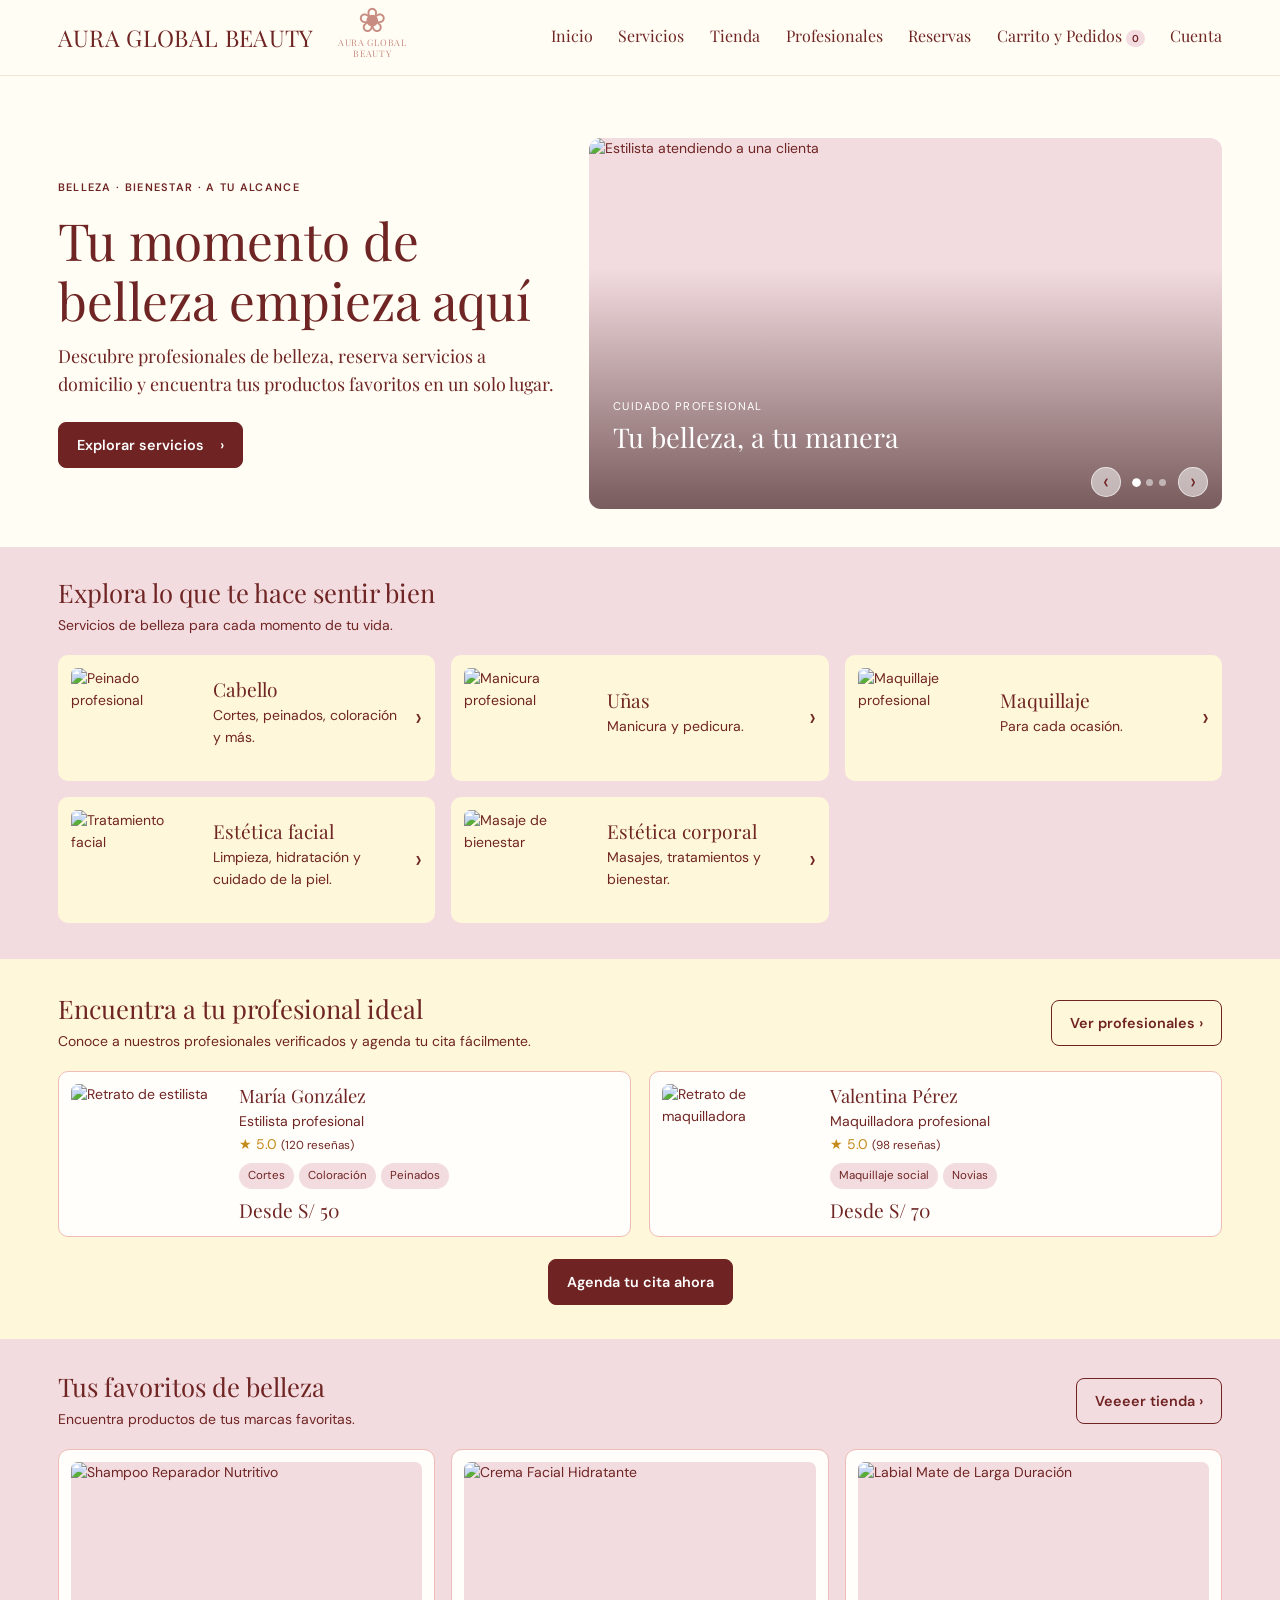
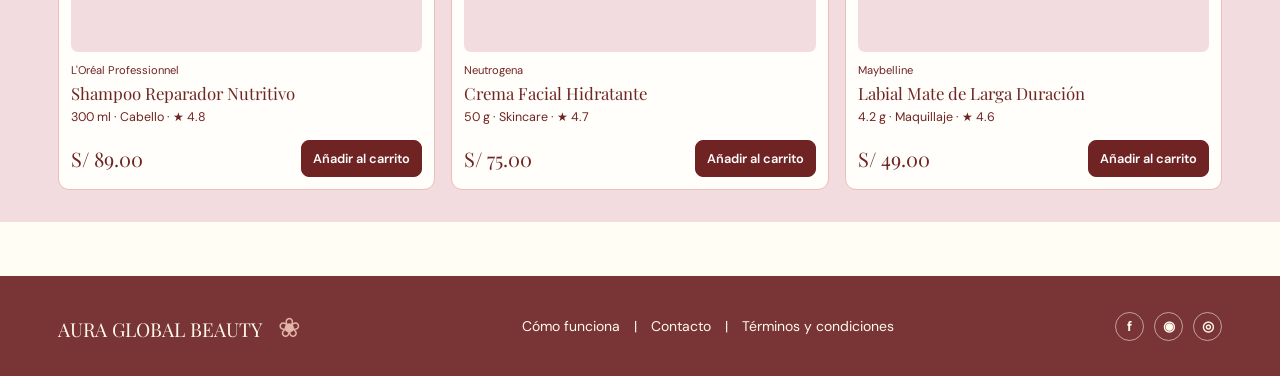
==== commit e5f52918: "Cambio estilos 2" ====
--- a/index.html
+++ b/index.html
@@ -59,13 +59,13 @@
         <div class="section-heading"><div><h2>Encuentra a tu profesional ideal</h2><p>Conoce a nuestros profesionales verificados y agenda tu cita fácilmente.</p></div><a class="button button-outline" href="#profesionales">Ver profesionales ›</a></div>
         <div class="professional-preview">
           <article class="professional-card"><img src="https://images.unsplash.com/photo-1580618672591-eb180b1a973f?auto=format&fit=crop&w=400&q=80" alt="Retrato de estilista"><div><h3>María González</h3><p>Estilista profesional</p><p class="rating">★ 5.0 <small>(120 reseñas)</small></p><p class="chips"><span>Cortes</span><span>Coloración</span><span>Peinados</span></p><strong>Desde S/ 50</strong></div></article>
-          <article class="professional-card"><img src="https://images.unsplash.com/photo-1488426862026-3ee34a7d66df?auto=format&fit=crop&w=400&q=80" alt="Retrato de maquilladora"><div><h3>Valentina Pérez</h3><p>Maquilladora profesional</p><p class="rating">★ 5.0 <small>(98 reseñas)</small></p><p class="chips"><span>Maquillaje social</span><span>Novias</span></p><strong>Desde S/ 70</strong></div></article>
+          <article class="professional-card"><img src="https://images.unsplash.com/photo-1636023730877-233b9237d4ec?auto=format&fit=crop&w=400&q=80" alt="Retrato de maquilladora"><div><h3>Valentina Pérez</h3><p>Maquilladora profesional</p><p class="rating">★ 5.0 <small>(98 reseñas)</small></p><p class="chips"><span>Maquillaje social</span><span>Novias</span></p><strong>Desde S/ 70</strong></div></article>
         </div>
         <div class="center"><button class="button button-primary" data-open-booking>Agenda tu cita ahora</button></div>
       </section>
 
       <section class="home-products">
-        <div class="section-heading"><div><h2>Tus favoritos de belleza</h2><p>Encuentra productos de tus marcas favoritas.</p></div><a class="button button-outline" href="#tienda">Ver tienda ›</a></div>
+        <div class="section-heading"><div><h2>Tus favoritos de belleza</h2><p>Encuentra productos de tus marcas favoritas.</p></div><a class="button button-outline" href="#tienda">Veeeer tienda ›</a></div>
         <div class="product-grid product-grid-home" id="homeProductGrid"></div>
       </section>
     </section>
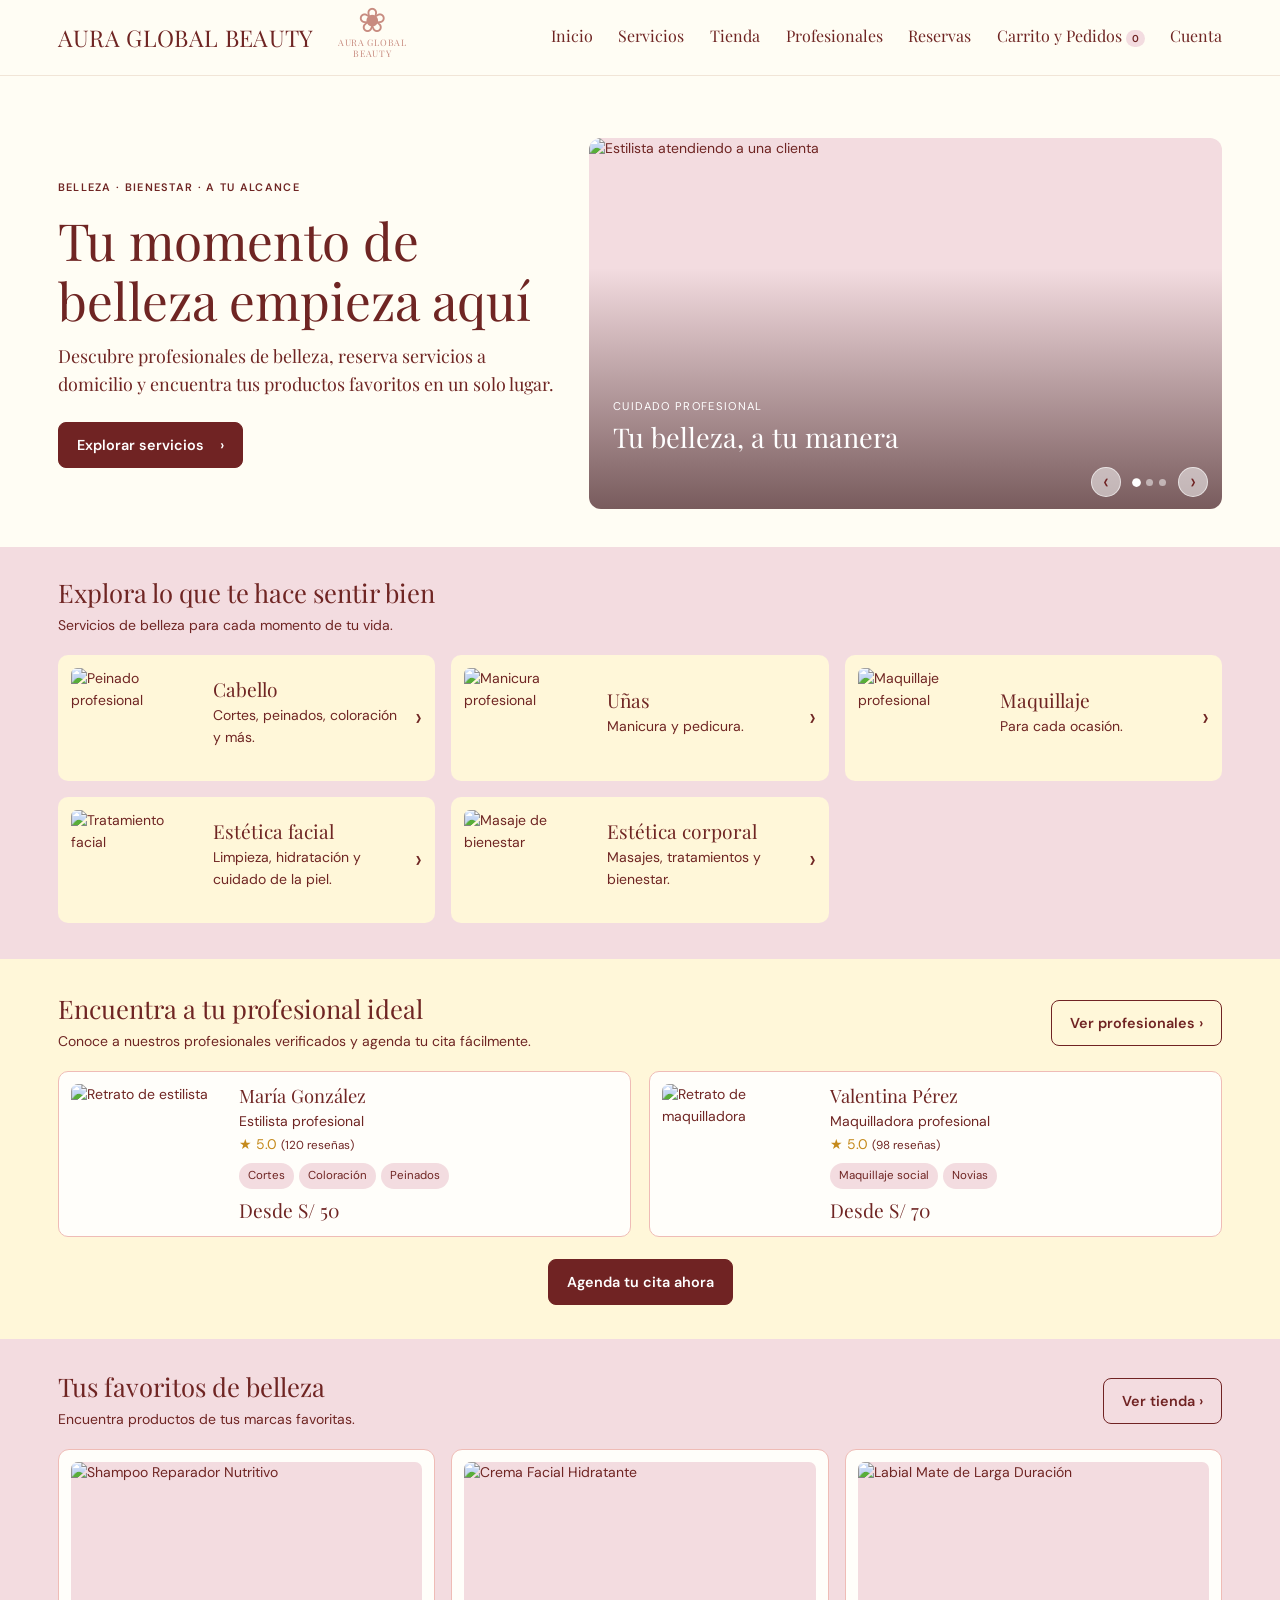
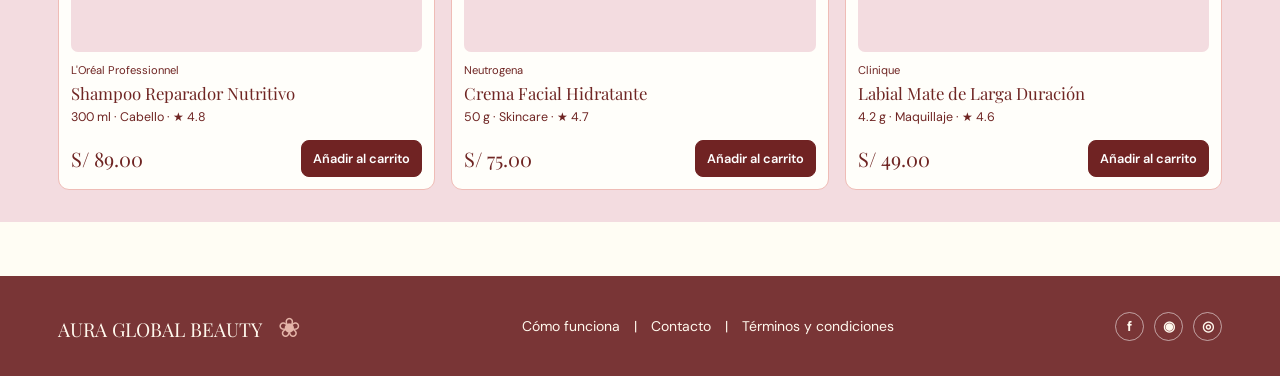
==== commit bc99216e: "Cambio imagenes y servicios" ====
--- a/index.html
+++ b/index.html
@@ -65,7 +65,7 @@
       </section>
 
       <section class="home-products">
-        <div class="section-heading"><div><h2>Tus favoritos de belleza</h2><p>Encuentra productos de tus marcas favoritas.</p></div><a class="button button-outline" href="#tienda">Veeeer tienda ›</a></div>
+        <div class="section-heading"><div><h2>Tus favoritos de belleza</h2><p>Encuentra productos de tus marcas favoritas.</p></div><a class="button button-outline" href="#tienda">Ver tienda ›</a></div>
         <div class="product-grid product-grid-home" id="homeProductGrid"></div>
       </section>
     </section>
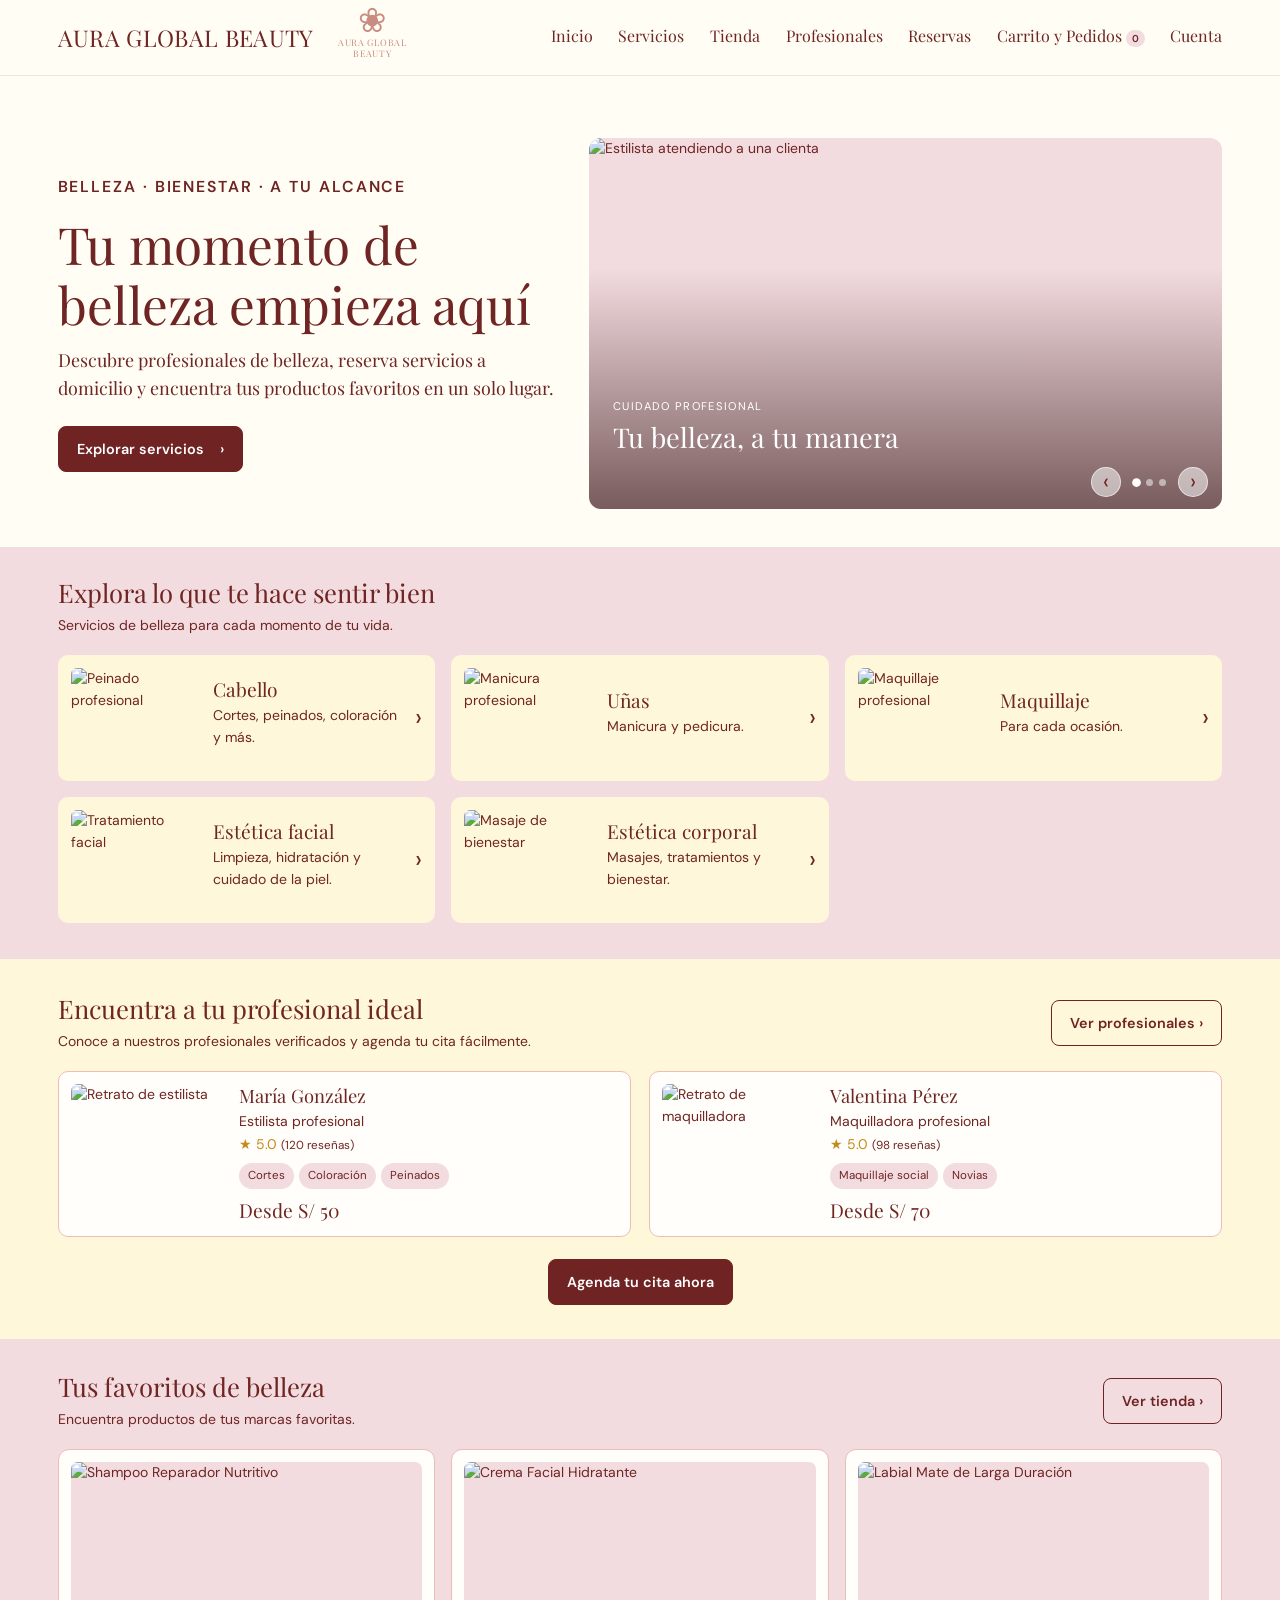
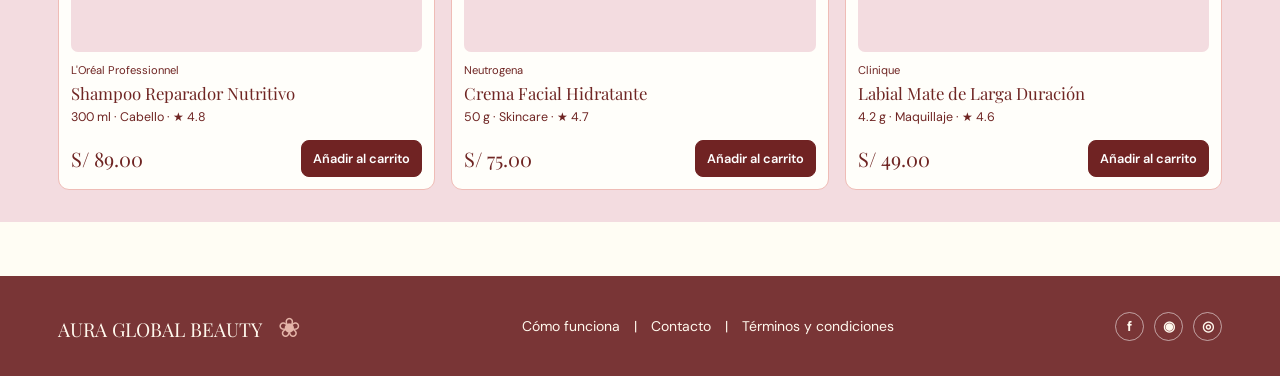
==== commit 50795225: "Integrate Google Tag Manager in index.html Added Google Tag Manager script for tracking." ====
--- a/index.html
+++ b/index.html
@@ -1,6 +1,12 @@
 <!DOCTYPE html>
 <html lang="es">
 <head>
+  <script async src="https://www.googletagmanager.com/gtm.js?id=GTM-K5JPHXSV"></script>
+<script>
+  window.dataLayer = window.dataLayer || [];
+  function gtag(){dataLayer.push(arguments);}
+  gtag('js', new Date());
+</script>
   <meta charset="UTF-8">
   <meta name="viewport" content="width=device-width, initial-scale=1.0">
   <meta name="description" content="Aura Global Beauty: servicios de belleza, profesionales, reservas y productos de cuidado personal.">
@@ -131,4 +137,4 @@
   <div class="toast" id="toast" role="status" aria-live="polite"></div>
   <script src="js/app.js"></script>
 </body>
-</html>+</html>
--- a/css/styles.css
+++ b/css/styles.css
@@ -191,7 +191,7 @@
 }
 
 .eyebrow {
-  font-size:.68rem;
+  font-size:.99rem;
   letter-spacing:.12em;
   font-weight:600;
   margin-bottom:14px
